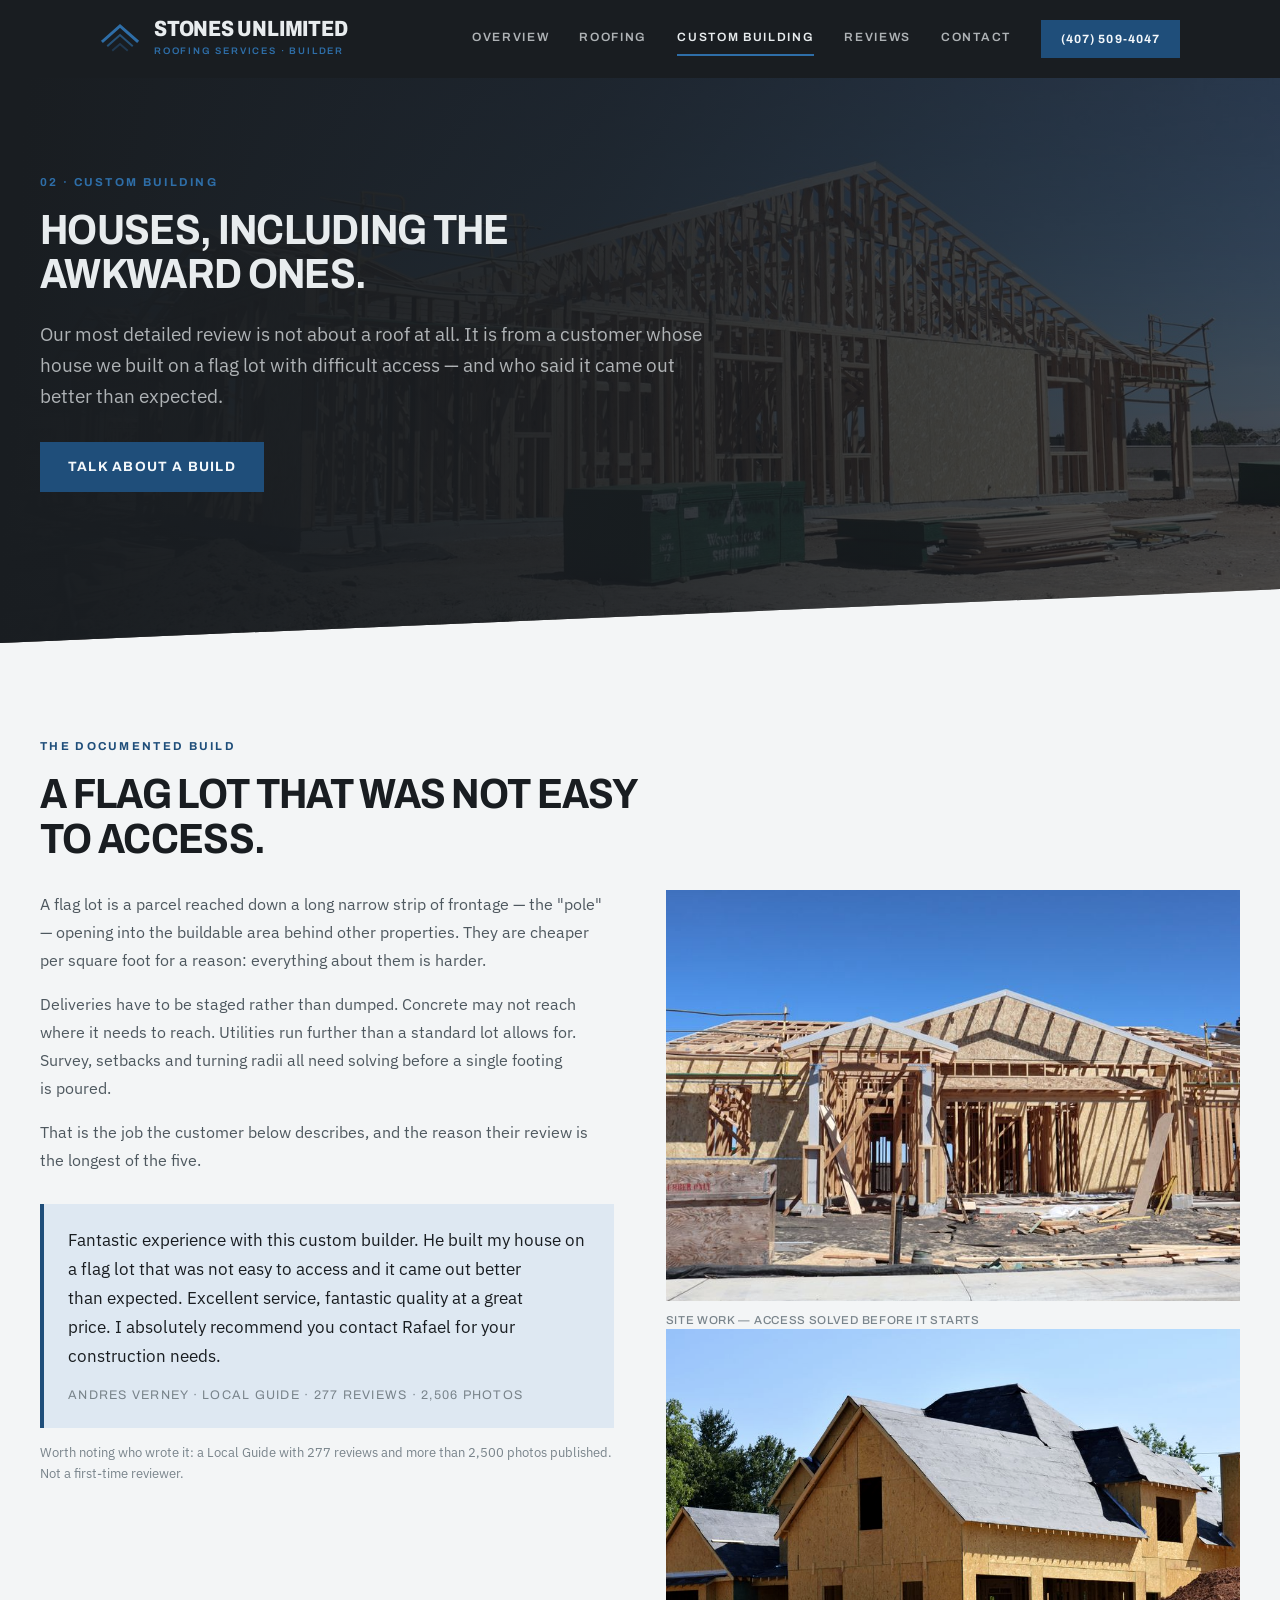
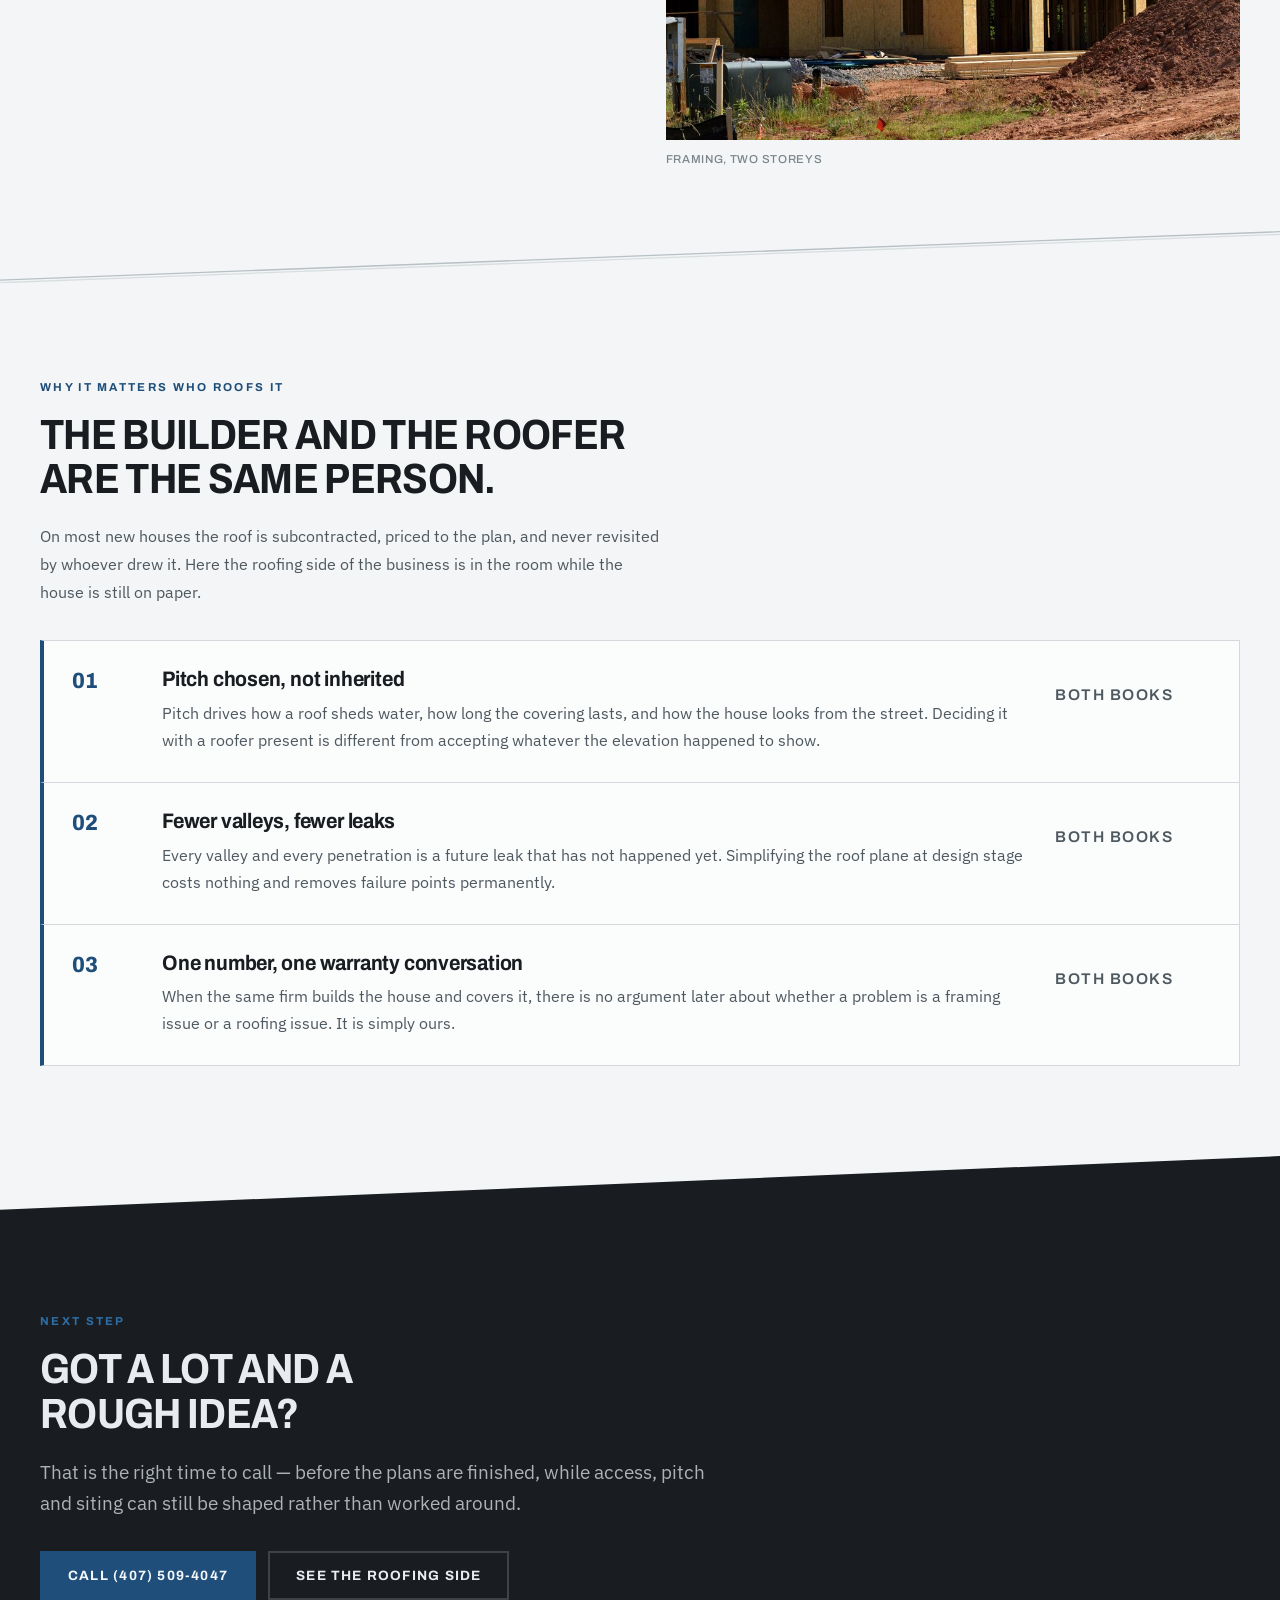
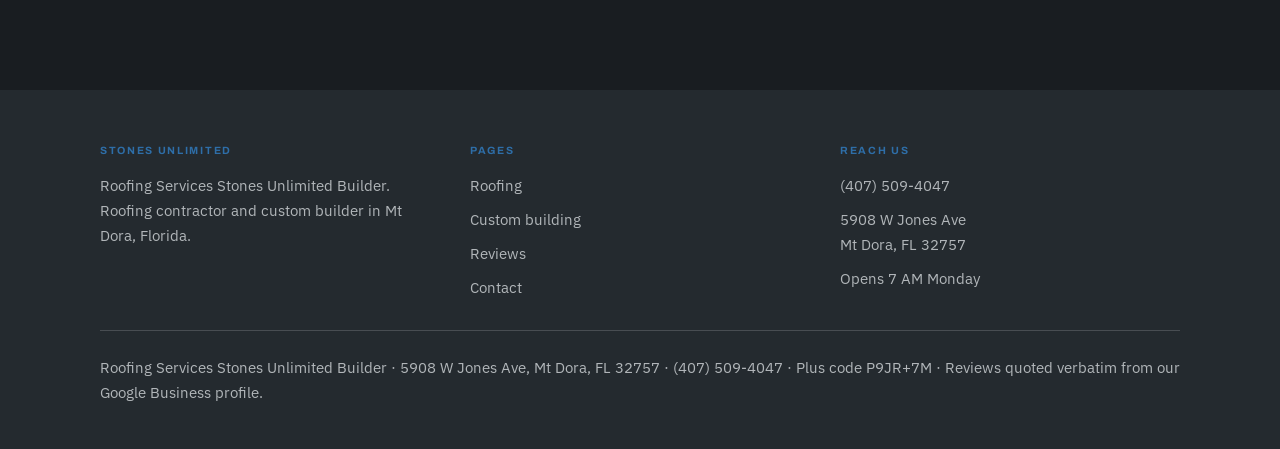
==== building.html @ 4656fb42 "Stones Unlimited roofing and building site A fifth identity sharing no architecture, palette or type" ====
<!DOCTYPE html>
<html lang="en">
<head>
<meta charset="utf-8">
<meta name="viewport" content="width=device-width, initial-scale=1">
<title>Custom building — Stones Unlimited, Mt Dora FL</title>
<meta name="description" content="Custom home building in Mt Dora and Lake County, Florida — including flag lots and constrained sites other builders turn down.">
<link rel="preconnect" href="https://fonts.googleapis.com">
<link rel="preconnect" href="https://fonts.gstatic.com" crossorigin>
<link rel="stylesheet" href="https://fonts.googleapis.com/css2?family=Archivo:wdth,wght@62..125,500;62..125,600;62..125,700;62..125,800&family=IBM+Plex+Sans:wght@400;500;600&display=swap">
<link rel="stylesheet" href="assets/site.css">
</head>
<body>

<header class="top">
  <div class="top-in">
    <a class="brand" href="index.html">
      <svg viewBox="0 0 40 40" fill="none" aria-hidden="true">
        <path d="M3 22 20 7l17 15" stroke="currentColor" stroke-width="3" stroke-linecap="square"/>
        <path d="M8 26.5 20 16l12 10.5" stroke="currentColor" stroke-width="2" stroke-linecap="square" opacity=".65"/>
        <path d="M13 31 20 25l7 6" stroke="currentColor" stroke-width="2" stroke-linecap="square" opacity=".35"/>
      </svg>
      <span>
        <span class="brand-name">Stones Unlimited</span>
        <span class="brand-sub">Roofing Services · Builder</span>
      </span>
    </a>
    <a class="nl" href="index.html">Overview</a>
    <a class="nl" href="roofing.html">Roofing</a>
    <a class="nl" href="building.html" aria-current="page">Custom building</a>
    <a class="nl" href="reviews.html">Reviews</a>
    <a class="nl" href="contact.html">Contact</a>
    <a class="btn btn-storm btn-sm" href="tel:+14075094047">(407) 509-4047</a>
  </div>
</header>

<main>

  <section class="plane plane-photo">
    <img src="assets/img/framing.jpg" alt="A new house at the framing stage under a clear sky">
    <span class="veil"></span>
    <div class="wrap section">
      <span class="kicker">02 · Custom building</span>
      <h1 class="h-section" style="margin-top: 14px; max-width: 24ch; color: var(--on-dark)">Houses, including the awkward ones.</h1>
      <p class="lede measure" style="margin-top: 22px">Our most detailed review is not about a roof at all. It is from a customer whose house we built on a flag lot with difficult access — and who said it came out better than expected.</p>
      <div class="btn-row" style="margin-top: 30px">
        <a class="btn btn-storm" href="tel:+14075094047">Talk about a build</a>
      </div>
    </div>
  </section>

  <section class="wrap section">
    <span class="kicker">The documented build</span>
    <h2 class="h-section" style="margin-top: 14px; max-width: 26ch">A flag lot that was not easy to access.</h2>
    <div style="display: grid; grid-template-columns: repeat(auto-fit, minmax(300px, 1fr)); gap: 34px clamp(30px, 4vw, 64px); margin-top: 28px; align-items: start">
      <div>
        <p class="prose">A flag lot is a parcel reached down a long narrow strip of frontage — the "pole" — opening into the buildable area behind other properties. They are cheaper per square foot for a reason: everything about them is harder.</p>
        <p class="prose" style="margin-top: 16px">Deliveries have to be staged rather than dumped. Concrete may not reach where it needs to reach. Utilities run further than a standard lot allows for. Survey, setbacks and turning radii all need solving before a single footing is poured.</p>
        <p class="prose" style="margin-top: 16px">That is the job the customer below describes, and the reason their review is the longest of the five.</p>

        <blockquote style="margin: 30px 0 0; padding: 22px 24px; background: var(--storm-soft); border-left: 4px solid var(--storm)">
          <p style="font-size: 17px; line-height: 29px; color: var(--ink)">Fantastic experience with this custom builder. He built my house on a flag lot that was not easy to access and it came out better than expected. Excellent service, fantastic quality at a great price. I absolutely recommend you contact Rafael for your construction needs.</p>
          <p class="fine" style="margin-top: 14px; font-family: var(--font-display); letter-spacing: .1em; text-transform: uppercase">Andres Verney · Local Guide · 277 reviews · 2,506 photos</p>
        </blockquote>
        <p class="fine" style="margin-top: 14px">Worth noting who wrote it: a Local Guide with 277 reviews and more than 2,500 photos published. Not a first-time reviewer.</p>
      </div>
      <div class="fig-row" style="grid-template-columns: 1fr">
        <figure class="fig fig-3x2">
          <img src="assets/img/site.jpg" alt="A residential construction site with timber framing in progress">
          <figcaption>Site work — access solved before it starts</figcaption>
        </figure>
        <figure class="fig fig-3x2">
          <img src="assets/img/frame2.jpg" alt="A partially built two-storey timber-framed house">
          <figcaption>Framing, two storeys</figcaption>
        </figure>
      </div>
    </div>
  </section>

  <svg class="pitch-rule" viewBox="0 0 1200 40" preserveAspectRatio="none" fill="none" aria-hidden="true">
    <path d="M0 38 L1200 2" stroke="currentColor" stroke-width="1"/>
    <path d="M0 40 L1200 4" stroke="currentColor" stroke-width="1" opacity=".45"/>
  </svg>

  <section class="wrap section">
    <span class="kicker">Why it matters who roofs it</span>
    <h2 class="h-section" style="margin-top: 14px; max-width: 26ch">The builder and the roofer are the same person.</h2>
    <p class="prose measure" style="margin-top: 20px; margin-bottom: 34px">On most new houses the roof is subcontracted, priced to the plan, and never revisited by whoever drew it. Here the roofing side of the business is in the room while the house is still on paper.</p>

    <div class="courses">
      <div class="course">
        <span class="course-n">01</span>
        <div>
          <h3>Pitch chosen, not inherited</h3>
          <p>Pitch drives how a roof sheds water, how long the covering lasts, and how the house looks from the street. Deciding it with a roofer present is different from accepting whatever the elevation happened to show.</p>
        </div>
        <p class="course-src">Both books</p>
      </div>
      <div class="course">
        <span class="course-n">02</span>
        <div>
          <h3>Fewer valleys, fewer leaks</h3>
          <p>Every valley and every penetration is a future leak that has not happened yet. Simplifying the roof plane at design stage costs nothing and removes failure points permanently.</p>
        </div>
        <p class="course-src">Both books</p>
      </div>
      <div class="course">
        <span class="course-n">03</span>
        <div>
          <h3>One number, one warranty conversation</h3>
          <p>When the same firm builds the house and covers it, there is no argument later about whether a problem is a framing issue or a roofing issue. It is simply ours.</p>
        </div>
        <p class="course-src">Both books</p>
      </div>
    </div>
  </section>

  <section class="plane-up">
    <div class="wrap section">
      <span class="kicker">Next step</span>
      <h2 class="h-section" style="margin-top: 14px; max-width: 24ch">Got a lot and a rough idea?</h2>
      <p class="lede measure" style="margin-top: 20px">That is the right time to call — before the plans are finished, while access, pitch and siting can still be shaped rather than worked around.</p>
      <div class="btn-row" style="margin-top: 32px">
        <a class="btn btn-storm" href="tel:+14075094047">Call (407) 509-4047</a>
        <a class="btn btn-line-dark" href="roofing.html">See the roofing side</a>
      </div>
    </div>
  </section>
</main>

<footer class="foot">
  <div class="wrap">
    <div class="foot-grid">
      <div>
        <h4>Stones Unlimited</h4>
        <p>Roofing Services Stones Unlimited Builder. Roofing contractor and custom builder in Mt Dora, Florida.</p>
      </div>
      <div>
        <h4>Pages</h4>
        <ul>
          <li><a href="roofing.html">Roofing</a></li>
          <li><a href="building.html">Custom building</a></li>
          <li><a href="reviews.html">Reviews</a></li>
          <li><a href="contact.html">Contact</a></li>
        </ul>
      </div>
      <div>
        <h4>Reach us</h4>
        <ul>
          <li><a href="tel:+14075094047">(407) 509-4047</a></li>
          <li><a href="contact.html">5908 W Jones Ave<br>Mt Dora, FL 32757</a></li>
          <li>Opens 7 AM Monday</li>
        </ul>
      </div>
    </div>
    <p class="foot-fine">Roofing Services Stones Unlimited Builder · 5908 W Jones Ave, Mt Dora, FL 32757 · (407) 509-4047 · Plus code P9JR+7M · Reviews quoted verbatim from our Google Business profile.</p>
  </div>
</footer>

</body>
</html>
---- assets/site.css ----
/* ═══════════════════════════════════════════════════════════════════
   Stones Unlimited — Roofing Services & Custom Builder
   Mt Dora, Florida

   Identity: the pitch line. Roofing is the one trade whose geometry
   is not rectilinear, so a single governing diagonal — a 4:12 pitch,
   18.43° — cuts the section edges, the dividers and the hero. Content
   stacks in courses, the way a roof is laid.

   Cool only: asphalt and storm blue on chalk. No warm accent.
   ═══════════════════════════════════════════════════════════════════ */

:root {
  --chalk:    #F3F5F6;
  --chalk-2:  #E7EBED;
  --white:    #FBFCFC;
  --asphalt:  #191D21;
  --asphalt-2:#242A2F;
  --asphalt-3:#333B42;

  --ink:    #191D21;
  --ink-2:  #4E585F;
  --ink-3:  #79848B;
  --rule:   #D3D9DC;
  --rule-2: #B7C0C5;

  --storm:      #1F4E7A;
  --storm-hi:   #2E6EA8;
  --storm-deep: #143656;
  --storm-soft: #DEE8F2;

  --on-dark:   #E8ECEE;
  --on-dark-2: rgba(232, 236, 238, 0.72);
  --on-dark-3: rgba(232, 236, 238, 0.46);
  --rule-dark: rgba(232, 236, 238, 0.18);

  --font-display: "Archivo", "Helvetica Neue", Arial, sans-serif;
  --font-body:    "IBM Plex Sans", "Segoe UI", Helvetica, Arial, sans-serif;

  --wrap: 1200px;
  --gutter: clamp(20px, 5vw, 60px);

  /* the governing pitch: 4:12 → 18.43°. Every diagonal uses it. */
  --pitch: 4.2vw;
}

@media (prefers-color-scheme: dark) {
  :root:not([data-theme="light"]) {
    --chalk: #0E1215; --chalk-2: #161C20; --white: #131A1E;
    --asphalt: #05080A; --asphalt-2: #0D1316; --asphalt-3: #1B2429;
    --ink: #E7ECEE; --ink-2: #A6B1B7; --ink-3: #7C888F;
    --rule: #222C31; --rule-2: #323E45;
    --storm: #5C9DD6; --storm-hi: #7FB6E4; --storm-deep: #9BC8EC;
    --storm-soft: #0E2438;
    --on-dark: #E7ECEE; --on-dark-2: rgba(231,236,238,.72);
    --on-dark-3: rgba(231,236,238,.46); --rule-dark: rgba(231,236,238,.16);
  }
}
:root[data-theme="dark"] {
  --chalk: #0E1215; --chalk-2: #161C20; --white: #131A1E;
  --asphalt: #05080A; --asphalt-2: #0D1316; --asphalt-3: #1B2429;
  --ink: #E7ECEE; --ink-2: #A6B1B7; --ink-3: #7C888F;
  --rule: #222C31; --rule-2: #323E45;
  --storm: #5C9DD6; --storm-hi: #7FB6E4; --storm-deep: #9BC8EC;
  --storm-soft: #0E2438;
  --on-dark: #E7ECEE; --on-dark-2: rgba(231,236,238,.72);
  --on-dark-3: rgba(231,236,238,.46); --rule-dark: rgba(231,236,238,.16);
}

*, *::before, *::after { box-sizing: border-box; }

body {
  margin: 0;
  background: var(--chalk);
  color: var(--ink);
  font-family: var(--font-body);
  font-size: 16px;
  line-height: 1.62;
  text-wrap: pretty;
  -webkit-font-smoothing: antialiased;
  -moz-osx-font-smoothing: grayscale;
}
h1, h2, h3, h4 { margin: 0; font-weight: 700; }
p { margin: 0; }
img, svg { display: block; max-width: 100%; }
a { color: var(--storm); text-underline-offset: 3px; }
a:hover { color: var(--storm-hi); }
:focus { outline: none; }
:focus-visible { outline: 3px solid var(--storm); outline-offset: 2px; }
::selection { background: color-mix(in srgb, var(--storm) 26%, transparent); }

.wrap { max-width: var(--wrap); margin: 0 auto; padding: 0 var(--gutter); }
.section { padding: clamp(56px, 7vw, 96px) 0; }
.section-sm { padding: clamp(36px, 4.5vw, 56px) 0; }
.rule { height: 1px; border: 0; margin: 0; background: var(--rule); }

/* ══ typography: condensed heavy display over a neutral text face ══ */
.display {
  font-family: var(--font-display);
  font-variation-settings: "wdth" 86, "wght" 800;
  font-size: clamp(40px, 6.4vw, 88px);
  line-height: .98; letter-spacing: -0.022em;
  text-transform: uppercase;
}
.h-section {
  font-family: var(--font-display);
  font-variation-settings: "wdth" 88, "wght" 700;
  font-size: clamp(27px, 3.3vw, 44px);
  line-height: 1.06; letter-spacing: -0.016em;
  text-transform: uppercase;
}
.h-sub {
  font-family: var(--font-display);
  font-variation-settings: "wdth" 92, "wght" 700;
  font-size: clamp(19px, 1.9vw, 24px);
  line-height: 1.2; letter-spacing: -0.008em;
}
.kicker {
  font-family: var(--font-display);
  font-variation-settings: "wdth" 100, "wght" 700;
  font-size: 11.5px; letter-spacing: 0.2em; text-transform: uppercase;
  color: var(--storm);
}
.kicker-dim { color: var(--ink-3); }
.lede { font-size: 18.5px; line-height: 31px; color: var(--ink-2); }
.prose { font-size: 16px; line-height: 28px; color: var(--ink-2); }
.fine { font-size: 12.5px; line-height: 21px; color: var(--ink-3); }
.measure { max-width: 62ch; }
.measure-tight { max-width: 46ch; }
.num { font-variant-numeric: tabular-nums; }

/* ══ header ══ */
.top { background: var(--asphalt); color: var(--on-dark); }
.top-in {
  max-width: var(--wrap); margin: 0 auto; padding: 0 var(--gutter);
  display: flex; align-items: center; flex-wrap: wrap; gap: 10px 30px;
  min-height: 78px;
}
.brand { display: flex; align-items: center; gap: 14px; text-decoration: none; margin-right: auto; }
.brand svg { width: 40px; height: 40px; flex: none; color: var(--storm-hi); }
.brand-name {
  display: block;
  font-family: var(--font-display);
  font-variation-settings: "wdth" 84, "wght" 800;
  font-size: 22px; line-height: .96; letter-spacing: -0.01em;
  text-transform: uppercase; color: var(--on-dark);
}
.brand-sub {
  display: block; margin-top: 4px;
  font-family: var(--font-display);
  font-variation-settings: "wdth" 100, "wght" 600;
  font-size: 9.5px; letter-spacing: 0.19em; text-transform: uppercase;
  color: var(--storm-hi);
}
.top a.nl {
  font-family: var(--font-display);
  font-variation-settings: "wdth" 100, "wght" 600;
  font-size: 12px; letter-spacing: 0.14em; text-transform: uppercase;
  color: var(--on-dark-2); text-decoration: none; white-space: nowrap;
  padding: 6px 0; border-bottom: 2px solid transparent;
}
.top a.nl:hover { color: var(--on-dark); border-bottom-color: var(--storm-hi); }
.top a.nl[aria-current="page"] { color: var(--on-dark); border-bottom-color: var(--storm-hi); }

/* ══ buttons ══ */
.btn {
  display: inline-flex; align-items: center; justify-content: center; gap: 9px;
  font-family: var(--font-display);
  font-variation-settings: "wdth" 100, "wght" 700;
  font-size: 13.5px; letter-spacing: 0.09em; text-transform: uppercase;
  line-height: 1; text-decoration: none; cursor: pointer;
  padding: 16px 26px; border: 2px solid transparent; white-space: nowrap;
  font-variant-numeric: tabular-nums;
  transition: background-color .16s ease, border-color .16s ease, color .16s ease;
}
.btn svg { flex: none; }
.btn-storm { background: var(--storm); border-color: var(--storm); color: #F4F8FB; }
.btn-storm:hover { background: var(--storm-deep); border-color: var(--storm-deep); color: #F4F8FB; }
.btn-line { border-color: var(--rule-2); color: var(--ink); }
.btn-line:hover { border-color: var(--ink); }
.btn-line-dark { border-color: var(--rule-dark); color: var(--on-dark); }
.btn-line-dark:hover { border-color: var(--on-dark); }
.btn-sm { font-size: 12px; padding: 11px 18px; }
.btn-row { display: flex; flex-wrap: wrap; gap: 12px; align-items: center; }

/* ══ hours badge — this business has real hours, not 24/7 ══ */
.hours-badge {
  display: inline-flex; align-items: center; gap: 10px;
  font-family: var(--font-display);
  font-variation-settings: "wdth" 100, "wght" 700;
  font-size: 11px; letter-spacing: 0.15em; text-transform: uppercase;
  border: 2px solid var(--rule-dark); color: var(--on-dark); padding: 9px 15px;
}
.hours-badge .sq { width: 8px; height: 8px; flex: none; background: var(--storm-hi); }

/* ══ THE PITCH: diagonal band edges at the governing angle ══════════
   Every dark band is cut off along the roof pitch, so the page reads
   as a series of planes rather than stacked rectangles.
   ══════════════════════════════════════════════════════════════════ */
.plane {
  background: var(--asphalt); color: var(--on-dark);
  clip-path: polygon(0 0, 100% 0, 100% calc(100% - var(--pitch)), 0 100%);
  padding-bottom: calc(var(--pitch) + 8px);
}
.plane-up {
  background: var(--asphalt); color: var(--on-dark);
  clip-path: polygon(0 var(--pitch), 100% 0, 100% 100%, 0 100%);
  padding-top: calc(var(--pitch) + 8px);
}
.plane .lede, .plane .prose, .plane-up .lede, .plane-up .prose { color: var(--on-dark-2); }
.plane .fine, .plane-up .fine { color: var(--on-dark-3); }
.plane .kicker, .plane-up .kicker { color: var(--storm-hi); }
.plane .rule, .plane-up .rule { background: var(--rule-dark); }

/* photographic plane */
.plane-photo { position: relative; overflow: hidden; }
.plane-photo > img {
  position: absolute; inset: 0; width: 100%; height: 100%;
  object-fit: cover; opacity: .36; filter: saturate(.7) contrast(1.06);
}
.plane-photo .veil {
  position: absolute; inset: 0; pointer-events: none;
  background: linear-gradient(93deg, var(--asphalt) 2%, color-mix(in srgb, var(--asphalt) 76%, transparent) 46%, color-mix(in srgb, var(--asphalt) 24%, transparent) 100%);
}
.plane-photo .wrap { position: relative; }

/* a diagonal hairline divider on light ground */
.pitch-rule { display: block; width: 100%; height: clamp(28px, 4.2vw, 64px); color: var(--rule-2); }

/* ══ COURSES: overlapping rows, laid like shingle courses ══════════ */
.courses { display: grid; }
.course {
  position: relative;
  background: var(--white);
  border: 1px solid var(--rule);
  border-left: 4px solid var(--storm);
  padding: 26px 28px 28px;
  display: grid; grid-template-columns: 1fr; gap: 6px 28px;
}
@media (min-width: 820px) {
  .course { grid-template-columns: 62px minmax(0, 1fr) 156px; align-items: start; }
}
.course + .course { margin-top: -1px; }
.course:hover { background: var(--chalk-2); }
.course-n {
  font-family: var(--font-display);
  font-variation-settings: "wdth" 92, "wght" 800;
  font-size: 22px; line-height: 1; letter-spacing: -0.02em;
  color: var(--storm); font-variant-numeric: tabular-nums; padding-top: 3px;
}
.course h3 { font-family: var(--font-display); font-variation-settings: "wdth" 92, "wght" 700; font-size: 21px; line-height: 1.18; letter-spacing: -0.01em; }
.course p { font-size: 15.5px; line-height: 27px; color: var(--ink-2); margin-top: 8px; }
.course-src {
  font-family: var(--font-display);
  font-variation-settings: "wdth" 100, "wght" 600;
  font-size: 11px; line-height: 17px; letter-spacing: 0.1em; text-transform: uppercase;
  color: var(--ink-3); padding-top: 6px;
}

/* ══ two-pillar split: roofing | building ══ */
.pillars { display: grid; grid-template-columns: 1fr; gap: 1px; background: var(--rule); border: 1px solid var(--rule); }
@media (min-width: 860px) { .pillars { grid-template-columns: 1fr 1fr; } }
.pillar { background: var(--white); display: flex; flex-direction: column; }
.pillar img { width: 100%; aspect-ratio: 16 / 10; object-fit: cover; }
.pillar-body { padding: 28px 28px 32px; display: flex; flex-direction: column; gap: 12px; flex: 1; }
.pillar-body .kicker { color: var(--storm); }
.pillar-body h3 { font-family: var(--font-display); font-variation-settings: "wdth" 88, "wght" 700; font-size: clamp(23px, 2.4vw, 30px); line-height: 1.08; letter-spacing: -0.014em; text-transform: uppercase; }
.pillar-body p { font-size: 15.5px; line-height: 27px; color: var(--ink-2); }
.pillar-body .btn-row { margin-top: auto; padding-top: 8px; }

/* ══ tally: a rule-bounded figure strip ══ */
.tally { display: grid; grid-template-columns: repeat(auto-fit, minmax(148px, 1fr)); border-top: 3px solid var(--asphalt); border-bottom: 1px solid var(--rule); }
.tally > div { padding: 24px 22px; border-left: 1px solid var(--rule); }
.tally > div:first-child { border-left: 0; padding-left: 0; }
.tally .v {
  font-family: var(--font-display);
  font-variation-settings: "wdth" 86, "wght" 800;
  font-size: clamp(30px, 3.4vw, 46px); line-height: 1; letter-spacing: -0.028em;
  font-variant-numeric: tabular-nums;
}
.tally .v.storm { color: var(--storm); }
.tally .k { font-family: var(--font-display); font-variation-settings: "wdth" 100, "wght" 600; font-size: 10.5px; letter-spacing: 0.15em; text-transform: uppercase; color: var(--ink-3); margin-top: 11px; }

/* ══ figures ══ */
.fig { margin: 0; }
.fig img { width: 100%; height: 100%; object-fit: cover; filter: saturate(.86) contrast(1.04); }
.fig figcaption { margin-top: 10px; font-family: var(--font-display); font-variation-settings: "wdth" 100, "wght" 500; font-size: 11.5px; line-height: 18px; letter-spacing: 0.06em; text-transform: uppercase; color: var(--ink-3); }
.fig-4x3 img { aspect-ratio: 4 / 3; }
.fig-3x2 img { aspect-ratio: 3 / 2; }
.fig-wide img { aspect-ratio: 21 / 9; }
.fig-row { display: grid; grid-template-columns: repeat(auto-fit, minmax(230px, 1fr)); gap: clamp(16px, 2.4vw, 28px); }

/* ══ reviews ══ */
.rating { display: flex; flex-wrap: wrap; align-items: flex-end; gap: 18px 34px; }
.rating-score {
  font-family: var(--font-display);
  font-variation-settings: "wdth" 84, "wght" 800;
  font-size: clamp(58px, 7.4vw, 96px); line-height: .82; letter-spacing: -0.04em;
  color: var(--storm); font-variant-numeric: tabular-nums;
}
.stars { color: var(--storm); font-size: 17px; letter-spacing: 4px; }
.rating-meta { font-size: 15.5px; color: var(--ink-2); }

.topics { display: grid; grid-template-columns: repeat(auto-fit, minmax(240px, 1fr)); gap: 0 40px; max-width: 700px; margin: 0; }
.topic { display: flex; align-items: baseline; justify-content: space-between; gap: 16px; padding: 12px 0; border-bottom: 1px solid var(--rule); }
.topic dt { font-size: 15.5px; color: var(--ink-2); }
.topic dd { margin: 0; font-family: var(--font-display); font-variation-settings: "wght" 700; font-size: 14px; color: var(--ink-3); font-variant-numeric: tabular-nums; }

.entries { display: grid; }
.entry {
  background: var(--white); border: 1px solid var(--rule);
  border-left: 4px solid var(--storm);
  padding: 28px;
  display: grid; grid-template-columns: 1fr; gap: 14px 34px;
}
@media (min-width: 880px) { .entry { grid-template-columns: 214px minmax(0, 1fr); } }
.entry + .entry { margin-top: -1px; }
.entry-by { display: grid; gap: 7px; align-content: start; }
.entry-name { font-family: var(--font-display); font-variation-settings: "wdth" 92, "wght" 700; font-size: 19px; line-height: 1.16; letter-spacing: -0.008em; }
.entry-meta { font-family: var(--font-display); font-variation-settings: "wght" 500; font-size: 11.5px; line-height: 18px; letter-spacing: .05em; text-transform: uppercase; color: var(--ink-3); font-variant-numeric: tabular-nums; }
.entry-stars { color: var(--storm); font-size: 12px; letter-spacing: 2.5px; }
.entry-body p { font-size: 16.5px; line-height: 29px; color: var(--ink); }
.entry-tag {
  display: inline-block; margin-top: 14px;
  font-family: var(--font-display); font-variation-settings: "wght" 600;
  font-size: 10.5px; letter-spacing: .14em; text-transform: uppercase;
  color: var(--storm); background: var(--storm-soft); padding: 5px 11px;
}

/* ══ ticks / faq / particulars ══ */
.ticks { list-style: none; margin: 0; padding: 0; display: grid; gap: 13px; }
.ticks li { display: grid; grid-template-columns: 22px 1fr; gap: 13px; font-size: 16px; line-height: 27px; color: var(--ink-2); }
.ticks svg { color: var(--storm); margin-top: 6px; }

.faq { display: grid; border-top: 3px solid var(--asphalt); }
.faq-item { display: grid; grid-template-columns: 1fr; gap: 8px 34px; padding: 24px 0; border-bottom: 1px solid var(--rule); }
@media (min-width: 880px) { .faq-item { grid-template-columns: 270px minmax(0, 1fr); align-items: start; } }
.faq-item h3 { font-family: var(--font-display); font-variation-settings: "wdth" 96, "wght" 700; font-size: 17px; line-height: 1.28; }
.faq-item p { font-size: 15.5px; line-height: 27px; color: var(--ink-2); }

.particulars { display: grid; border-top: 1px solid var(--rule-dark); }
.particulars > div { display: grid; grid-template-columns: 1fr; gap: 4px 24px; padding: 18px 0; border-bottom: 1px solid var(--rule-dark); }
@media (min-width: 700px) { .particulars > div { grid-template-columns: 200px minmax(0, 1fr); align-items: baseline; } }
.particulars .k { font-family: var(--font-display); font-variation-settings: "wght" 700; font-size: 10.5px; letter-spacing: .16em; text-transform: uppercase; color: var(--storm-hi); }
.particulars .v { font-family: var(--font-display); font-variation-settings: "wdth" 96, "wght" 600; font-size: 19px; line-height: 28px; color: var(--on-dark); font-variant-numeric: tabular-nums; }
.particulars .v a { color: var(--on-dark); text-decoration: none; }
.particulars .v a:hover { color: var(--storm-hi); }

/* ══ hours table ══ */
.hours { display: grid; border-top: 1px solid var(--rule-dark); max-width: 460px; }
.hours > div { display: flex; justify-content: space-between; gap: 20px; padding: 12px 0; border-bottom: 1px solid var(--rule-dark); font-size: 15px; font-variant-numeric: tabular-nums; }
.hours .d { color: var(--on-dark-2); }
.hours .t { font-family: var(--font-display); font-variation-settings: "wght" 600; color: var(--on-dark); }

/* ══ footer ══ */
.foot { background: var(--asphalt-2); color: var(--on-dark); }
.foot .wrap { padding-top: 52px; padding-bottom: 44px; }
.foot-grid { display: grid; grid-template-columns: repeat(auto-fit, minmax(200px, 1fr)); gap: 30px; padding-bottom: 30px; border-bottom: 1px solid var(--rule-dark); }
.foot h4 { font-family: var(--font-display); font-variation-settings: "wght" 700; font-size: 10.5px; letter-spacing: .16em; text-transform: uppercase; color: var(--storm-hi); margin-bottom: 14px; }
.foot ul { list-style: none; margin: 0; padding: 0; display: grid; gap: 9px; }
.foot a { color: var(--on-dark-2); text-decoration: none; font-size: 15px; }
.foot a:hover { color: var(--on-dark); }
.foot p, .foot li { font-size: 15px; line-height: 25px; color: var(--on-dark-2); }
.foot-fine { font-size: 12px; line-height: 20px; color: var(--on-dark-3); margin-top: 24px; font-variant-numeric: tabular-nums; }

@media (prefers-reduced-motion: reduce) {
  *, *::before, *::after { animation-duration: .001ms !important; transition-duration: .001ms !important; }
}
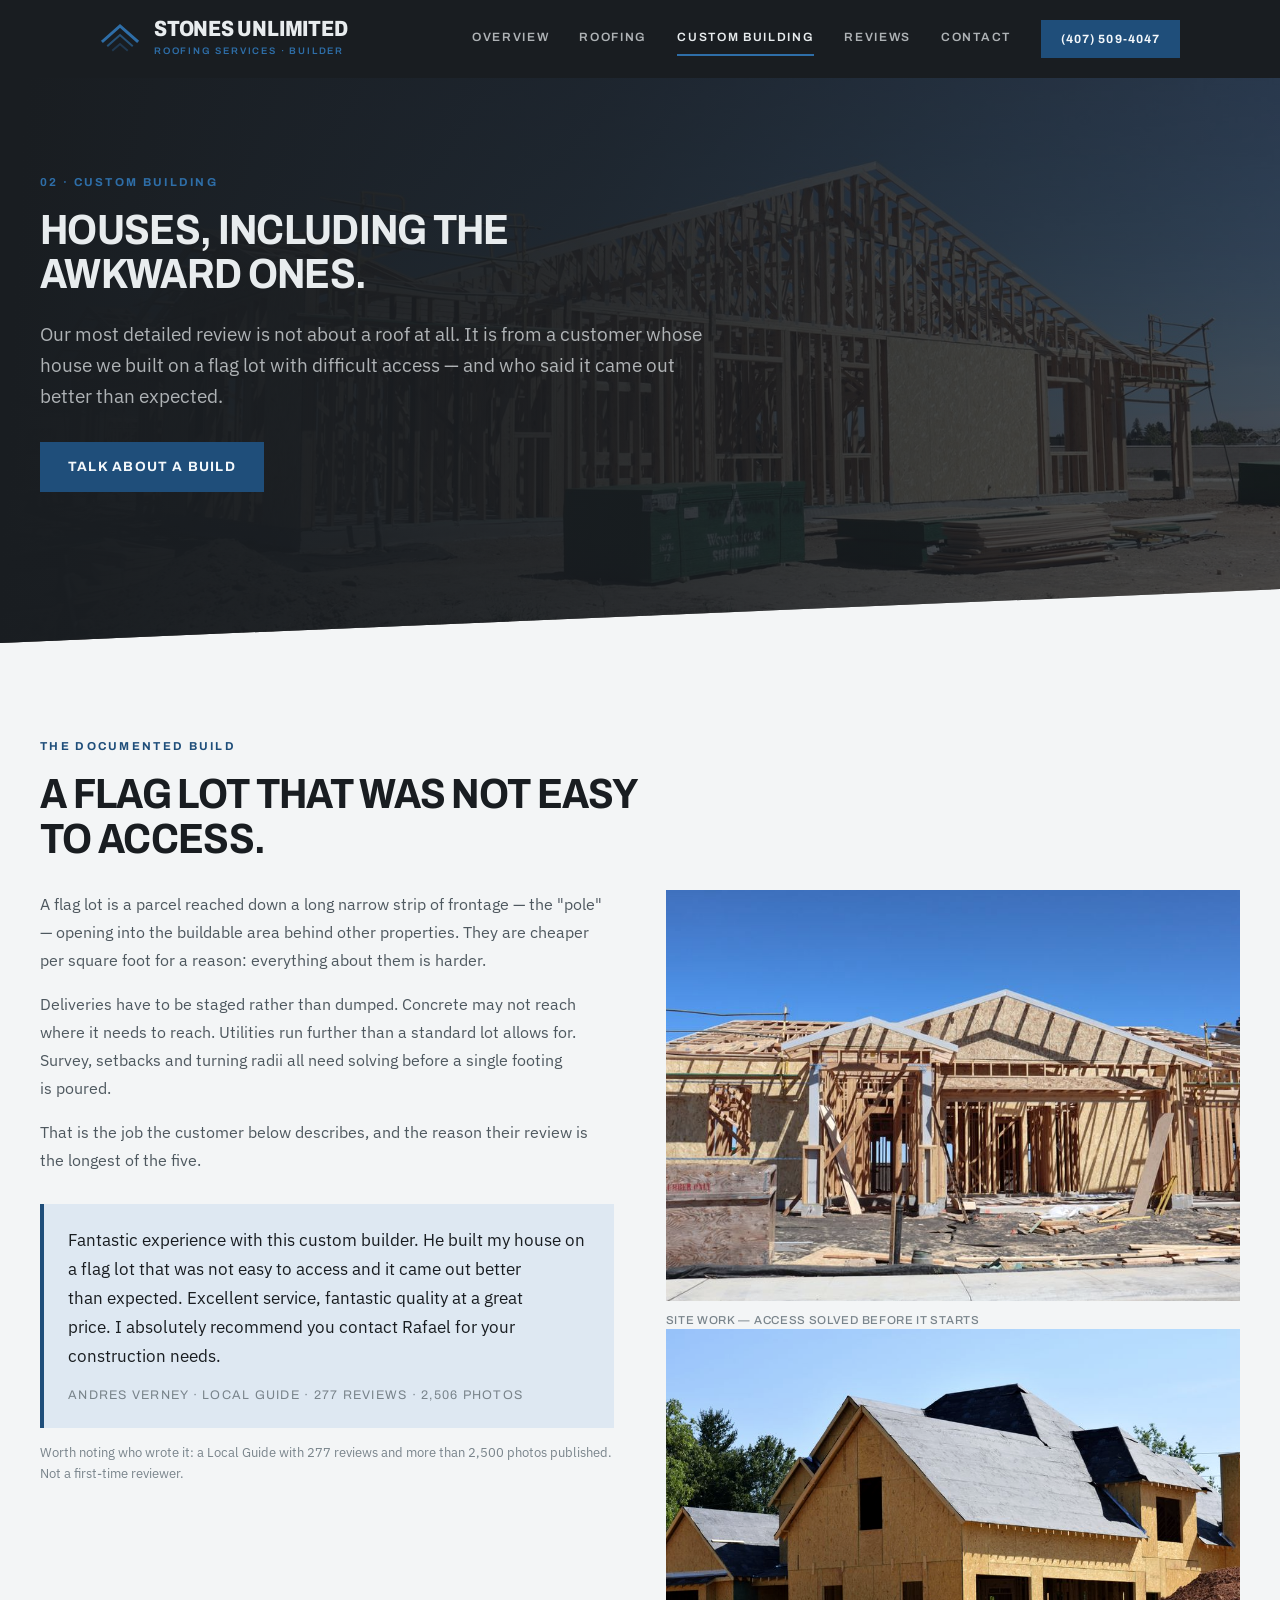
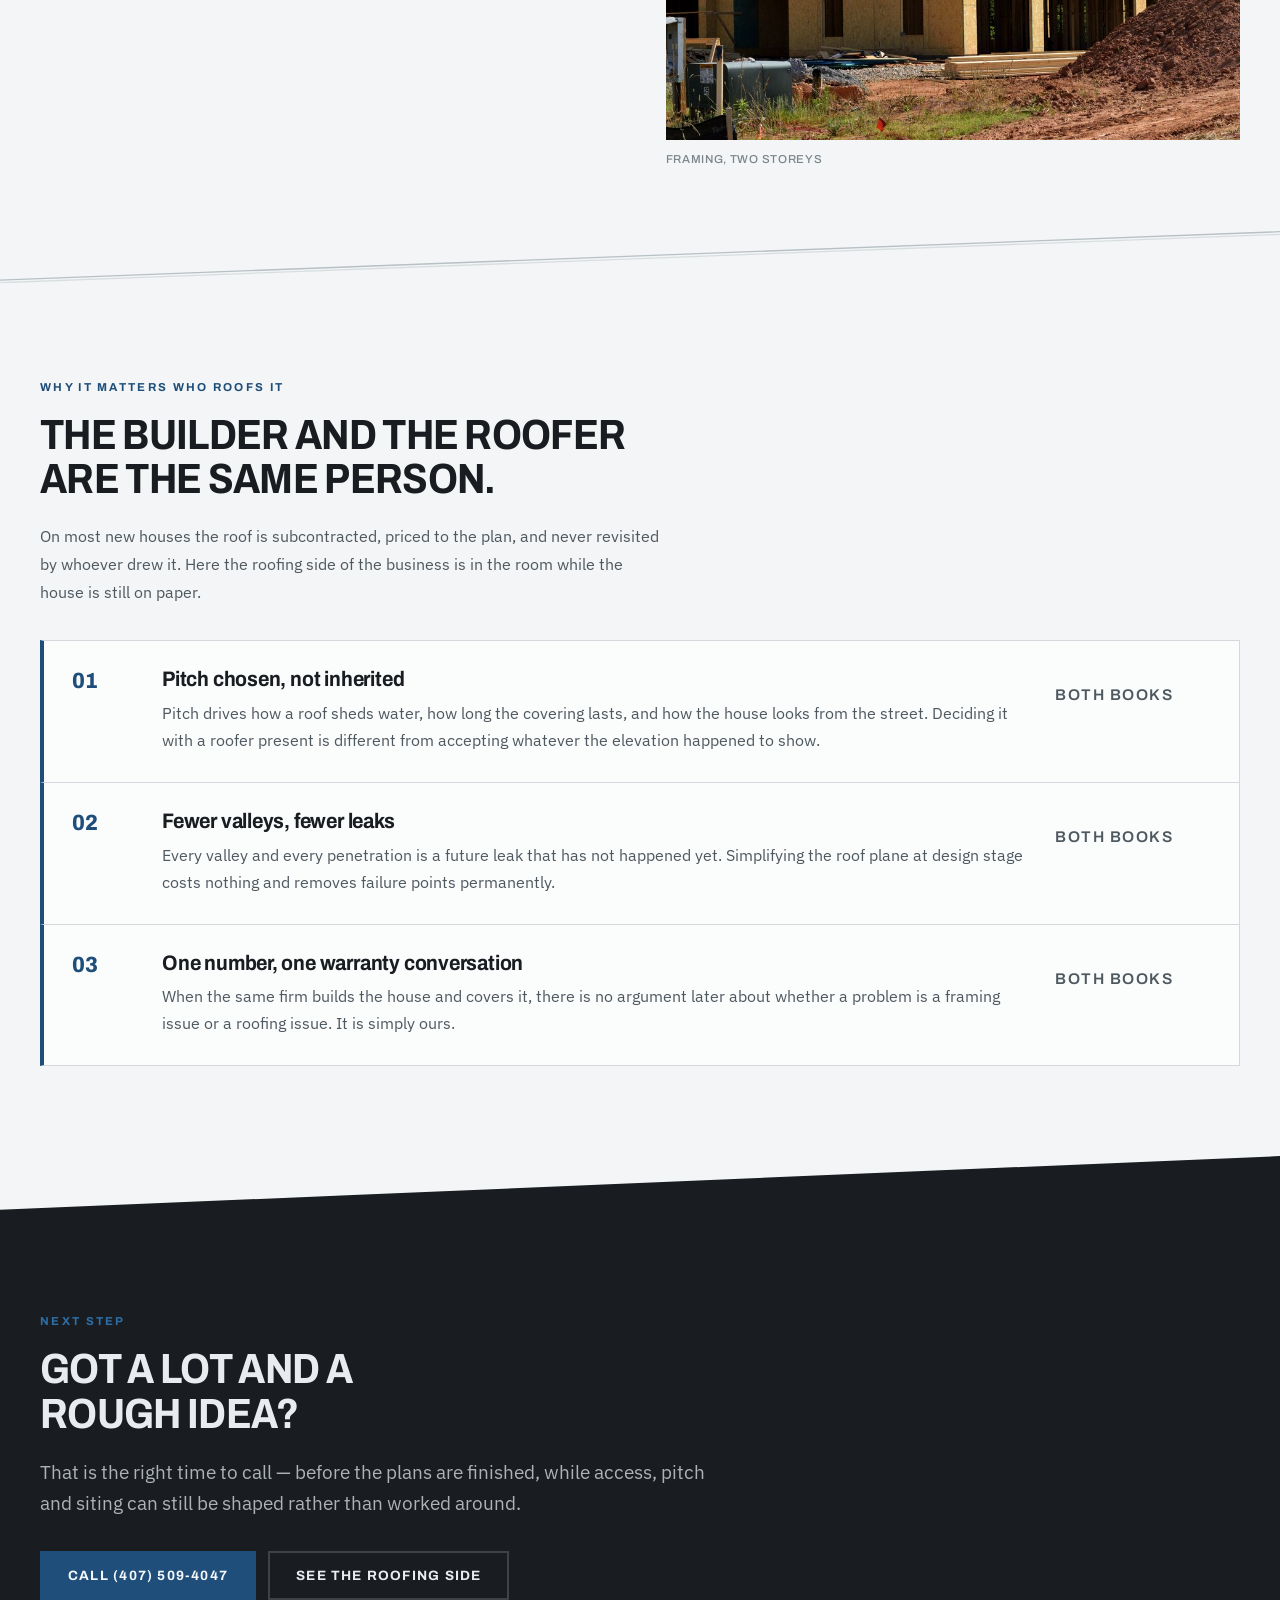
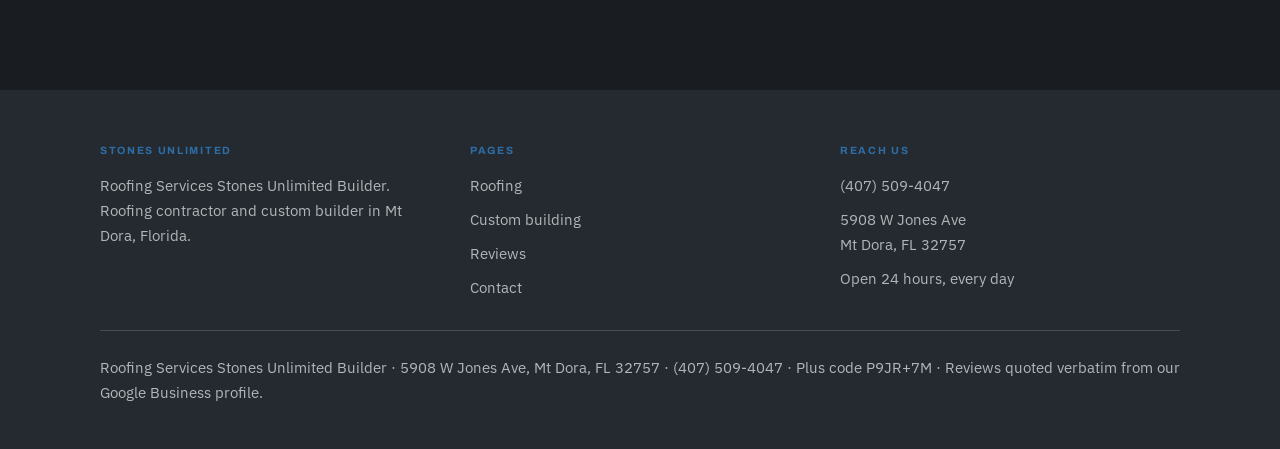
==== commit 7d325072: "Correct hours to the full published week The "Closed - Opens 7 AM Mon" line was a live status, not t" ====
--- a/building.html
+++ b/building.html
@@ -149,7 +149,7 @@
         <ul>
           <li><a href="tel:+14075094047">(407) 509-4047</a></li>
           <li><a href="contact.html">5908 W Jones Ave<br>Mt Dora, FL 32757</a></li>
-          <li>Opens 7 AM Monday</li>
+          <li>Open 24 hours, every day</li>
         </ul>
       </div>
     </div>
